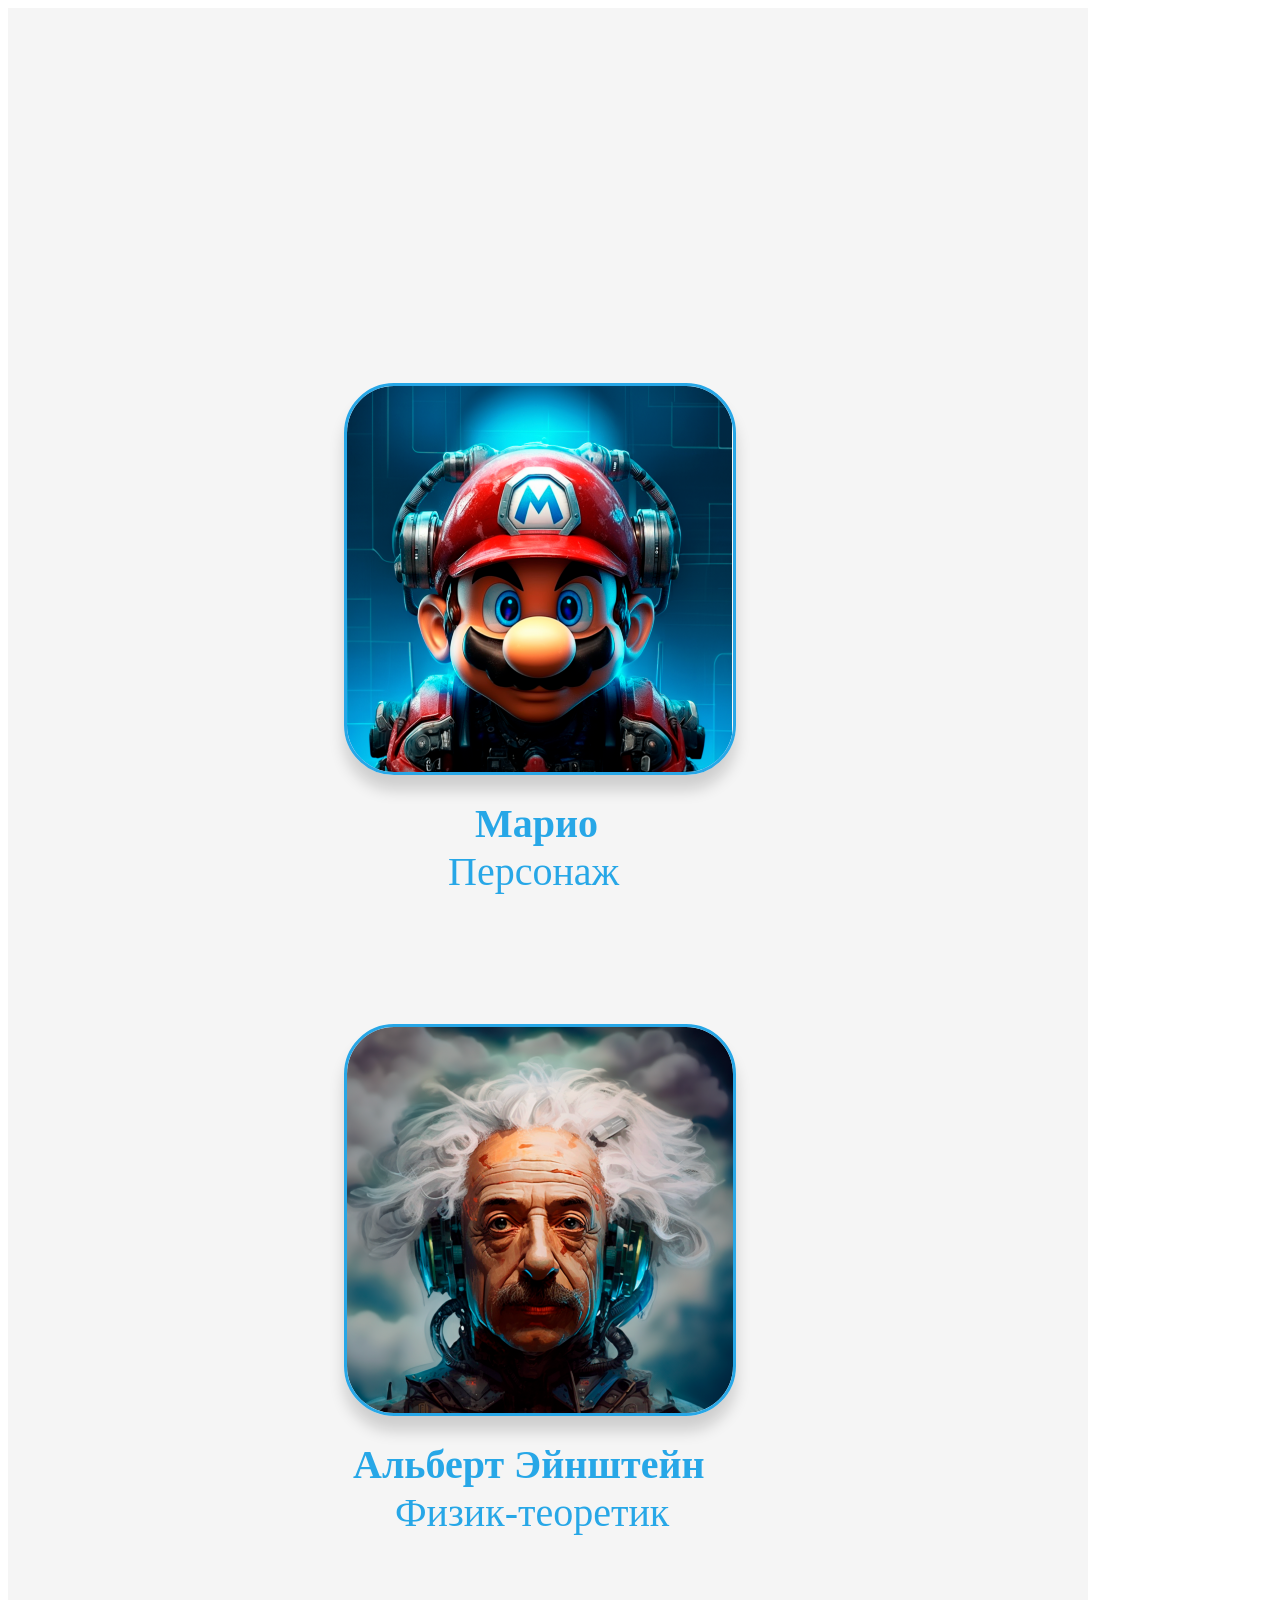
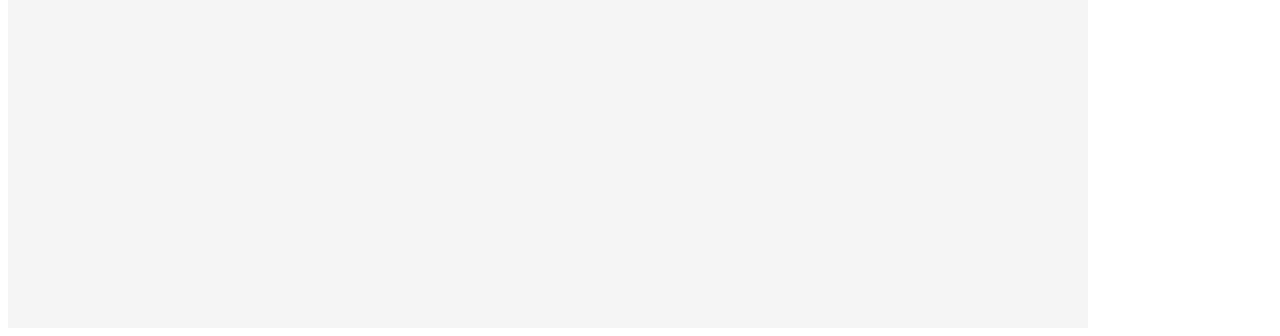
==== page_for_bot/index.html @ 7f02a3e4 "upd pictures as buttons at page" ====
<!DOCTYPE html>
<html lang="en">

<head>
    <meta charset="UTF-8">
    <meta name="viewport" content="width=device-width, initial-scale=1.0">
    <title>Choosing a character</title>
    <style>
        .background {
            top: 0;
            left: 0;
            width: 1080px;
            height: 1920px;
            background: #F5F5F5;
            opacity: 1;
        }

        .mario,
        .albert {
            position: absolute;
            width: 392px;
            height: 392px;
            box-shadow: 0 15px 15px #00000029;
            border: 3px solid #27A7E7;
            border-radius: 50px;
            opacity: 1;
            cursor: pointer;
            padding: 10px;
            display: flex;
            justify-content: center;
            align-items: center;
        }

        .mario {
            background: transparent url('img/mario.png') 0 0 no-repeat padding-box;
            background-size: contain;
            top: 383px;
            left: 344px;
        }

        .albert {
            background: transparent url('img/albert.png') 0 0 no-repeat padding-box;
            background-size: contain;
            top: 1024px;
            left: 344px;
        }

        .name_mario,
        .name_albert {
            position: absolute;
            width: 374px;
            height: 48px;
            text-align: left;
            font: bold 40px/48px SF Pro;
            letter-spacing: 0;
            color: #27A7E7;
            opacity: 1;
        }

        .name_mario {
            top: 800px;
            left: 475px;
        }

        .name_albert {
            top: 1441px;
            left: 353px;
        }

        .character_mario,
        .character_albert {
            position: absolute;
            width: 290px;
            height: 48px;
            text-align: left;
            font: 300 40px/48px SF Pro;
            letter-spacing: 0;
            color: #27A7E7;
            opacity: 1;
        }

        .character_mario {
            top: 848px;
            left: 448px;
        }

        .character_albert {
            top: 1489px;
            left: 395px;
        }
    </style>
</head>

<body>
    <div class="background"></div>
    <button class="mario"></button>
    <div class="name_mario">Марио</div>
    <div class="character_mario">Персонаж</div>
    <button class="albert"></button>
    <div class="name_albert">Альберт Эйнштейн</div>
    <div class="character_albert">Физик-теоретик</div>
    <script src="https://telegram.org/js/telegram-web-app.js"></script>
</body>

</html>
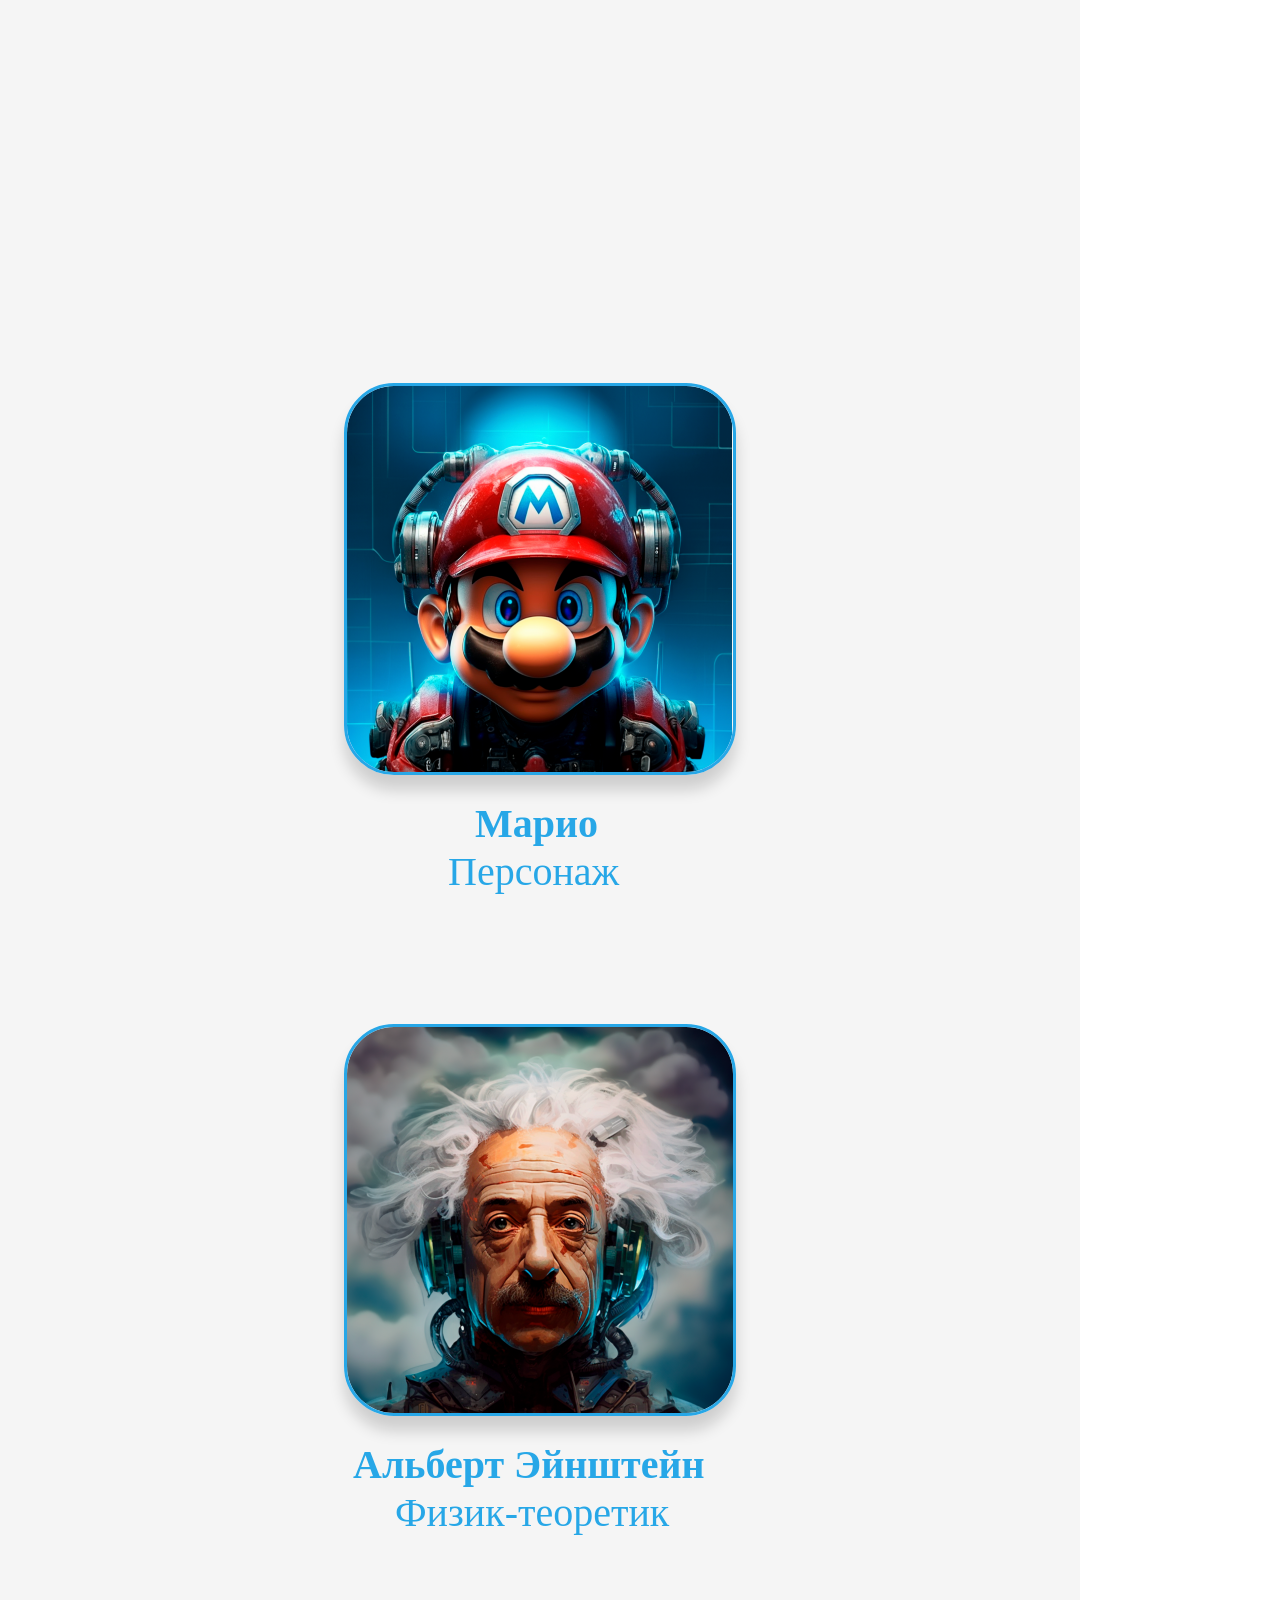
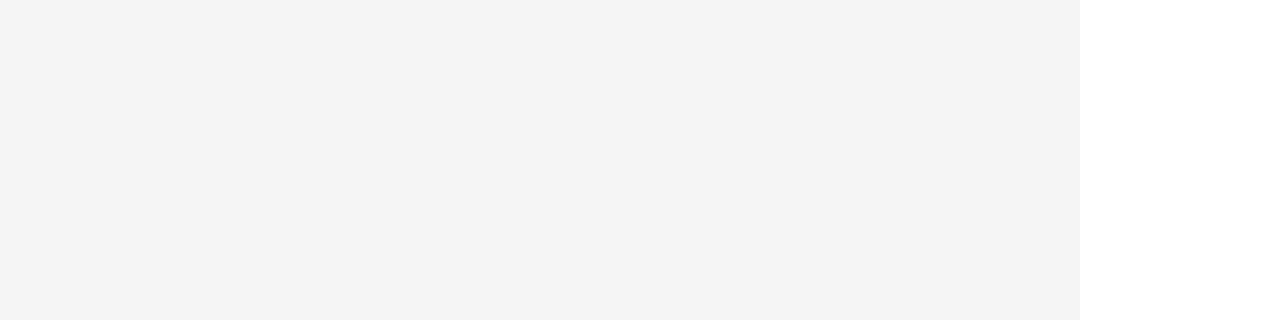
==== commit e4d4914c: "updated page with browser and device adaptation" ====
--- a/page_for_bot/index.html
+++ b/page_for_bot/index.html
@@ -6,6 +6,13 @@
     <meta name="viewport" content="width=device-width, initial-scale=1.0">
     <title>Choosing a character</title>
     <style>
+        body {
+            margin: 0;
+            padding: 0;
+            height: 100vh;
+            width: 100vw;
+        }
+
         .background {
             top: 0;
             left: 0;
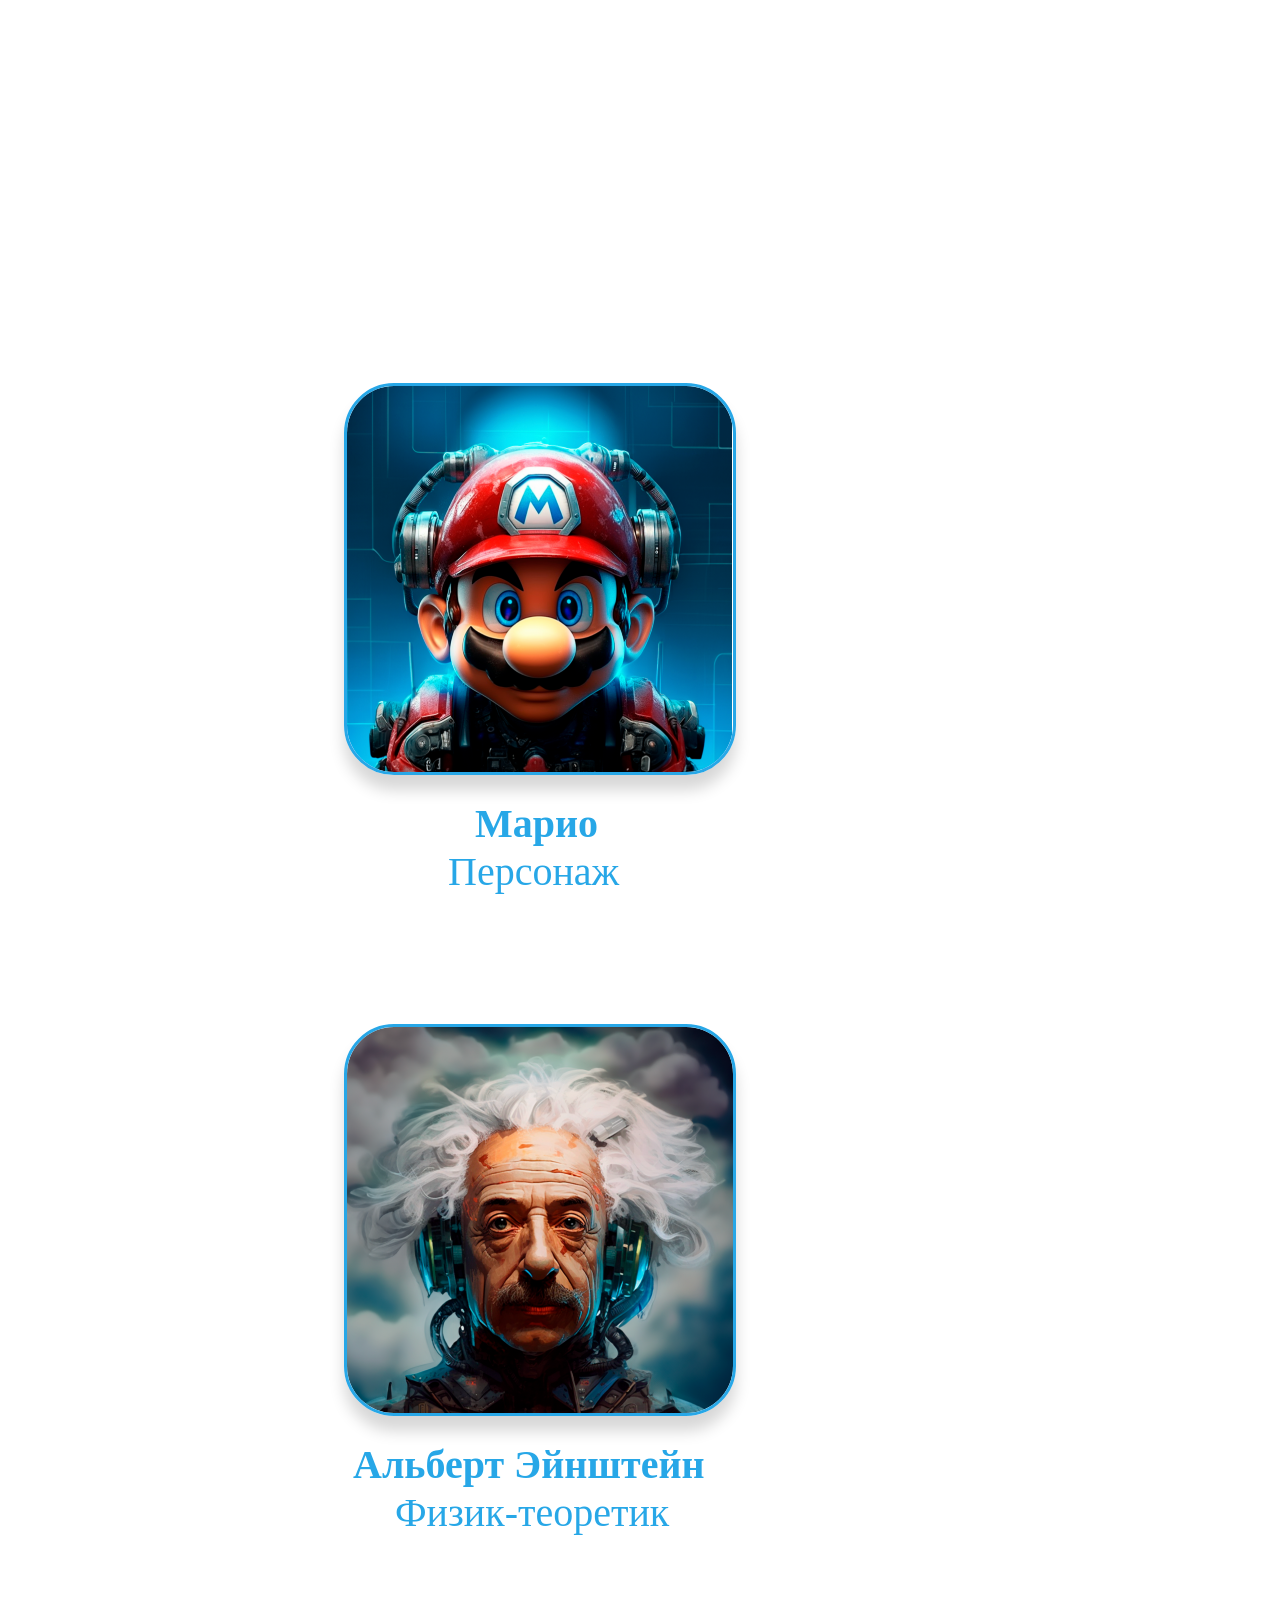
==== commit bd4f761f: "background color sync with tg theme" ====
--- a/page_for_bot/index.html
+++ b/page_for_bot/index.html
@@ -18,7 +18,7 @@
             left: 0;
             width: 1080px;
             height: 1920px;
-            background: #F5F5F5;
+            background: var(--tg-theme-bg-color);
             opacity: 1;
         }
 
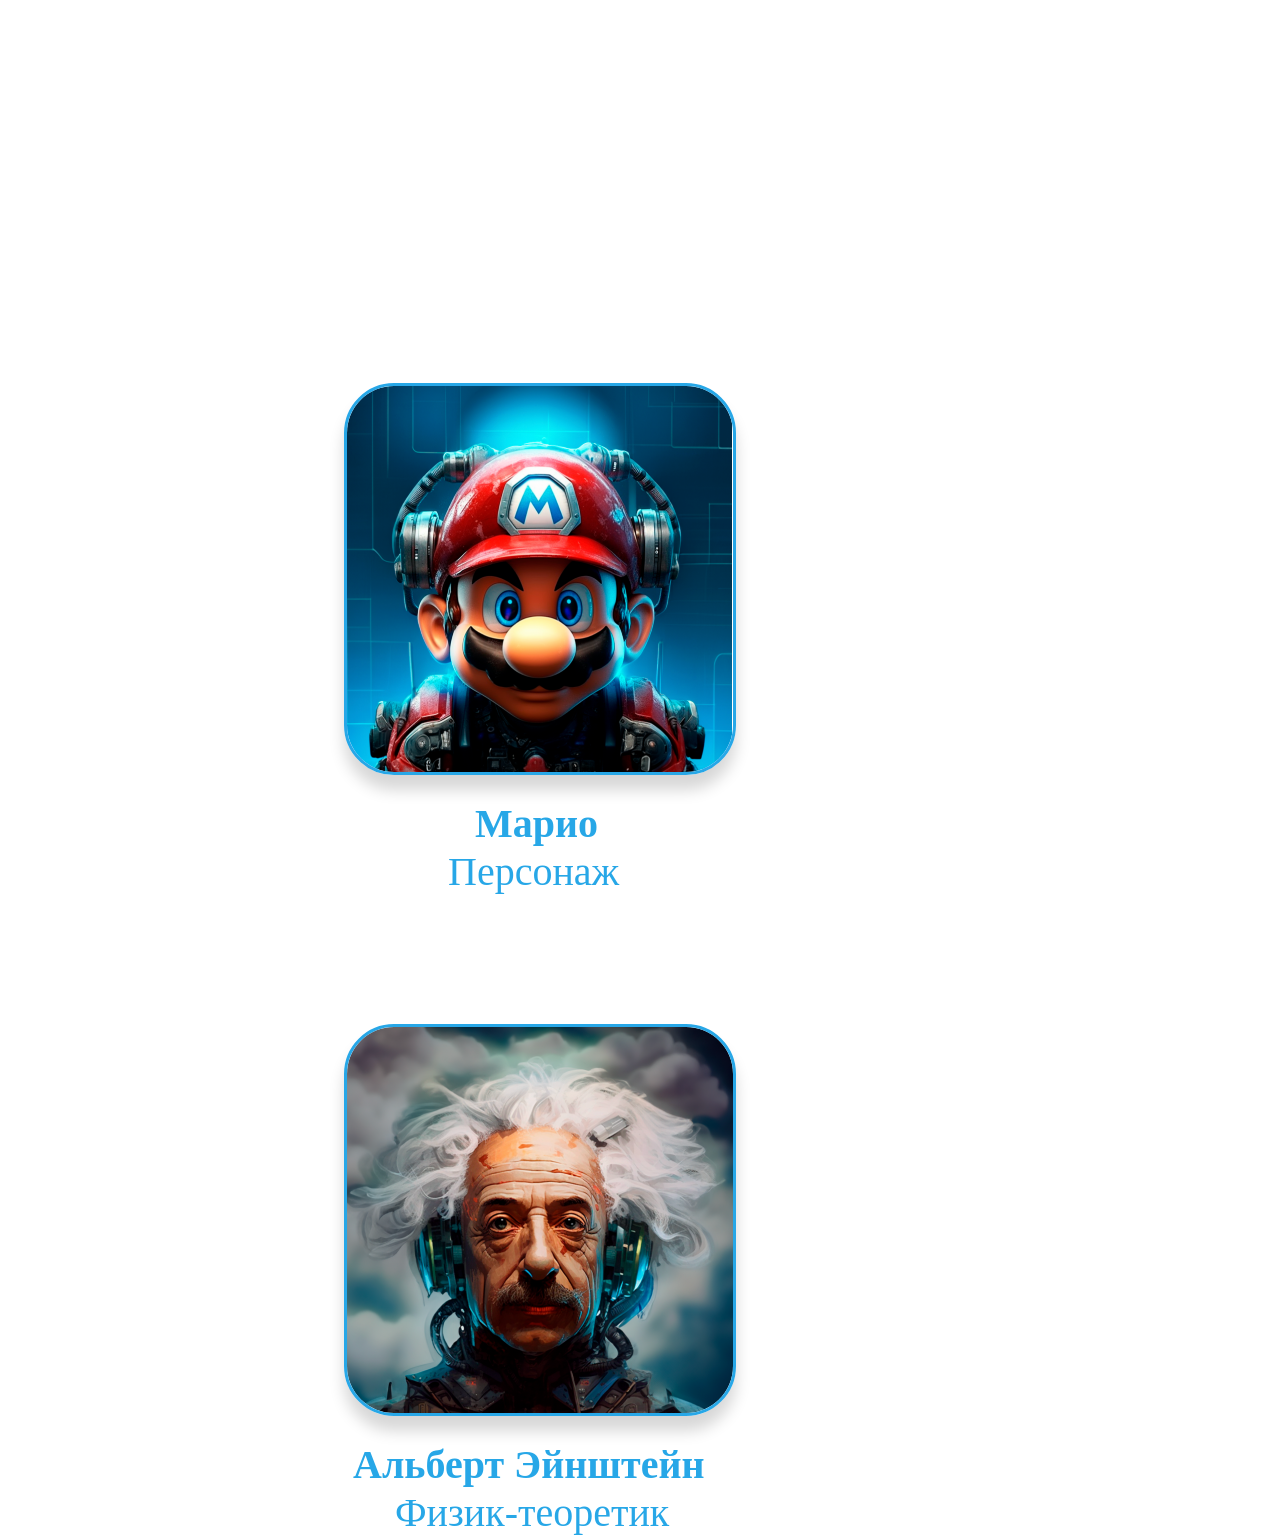
==== commit f612dc4a: "test for adaptation page by screen" ====
--- a/page_for_bot/index.html
+++ b/page_for_bot/index.html
@@ -6,18 +6,11 @@
     <meta name="viewport" content="width=device-width, initial-scale=1.0">
     <title>Choosing a character</title>
     <style>
-        body {
-            margin: 0;
-            padding: 0;
-            height: 100vh;
-            width: 100vw;
-        }
-
         .background {
             top: 0;
             left: 0;
-            width: 1080px;
-            height: 1920px;
+            width: 100%;
+            height: 100%;
             background: var(--tg-theme-bg-color);
             opacity: 1;
         }
@@ -100,13 +93,30 @@
 
 <body>
     <div class="background"></div>
-    <button class="mario"></button>
+    <button class="mario" , id="mario"></button>
     <div class="name_mario">Марио</div>
     <div class="character_mario">Персонаж</div>
-    <button class="albert"></button>
+    <button class="albert" , id="albert"></button>
     <div class="name_albert">Альберт Эйнштейн</div>
     <div class="character_albert">Физик-теоретик</div>
     <script src="https://telegram.org/js/telegram-web-app.js"></script>
+    <script>
+        let tg = window.Telegram.WebApp;
+        let choose_mario = document.getElementById("mario");
+        let choose_albert = document.getElementById("albert");
+        tg.expand();
+
+        choose_mario.addEventListener("click", () => {
+            let choosed_character = "Mario";
+            tg.sendData(choosed_character);
+            tg.close();
+        })
+        choose_albert.addEventListener("click", () => {
+            let choosed_character = "Albert";
+            tg.sendData(choosed_character);
+            tg.close();
+        })
+    </script>
 </body>
 
 </html>
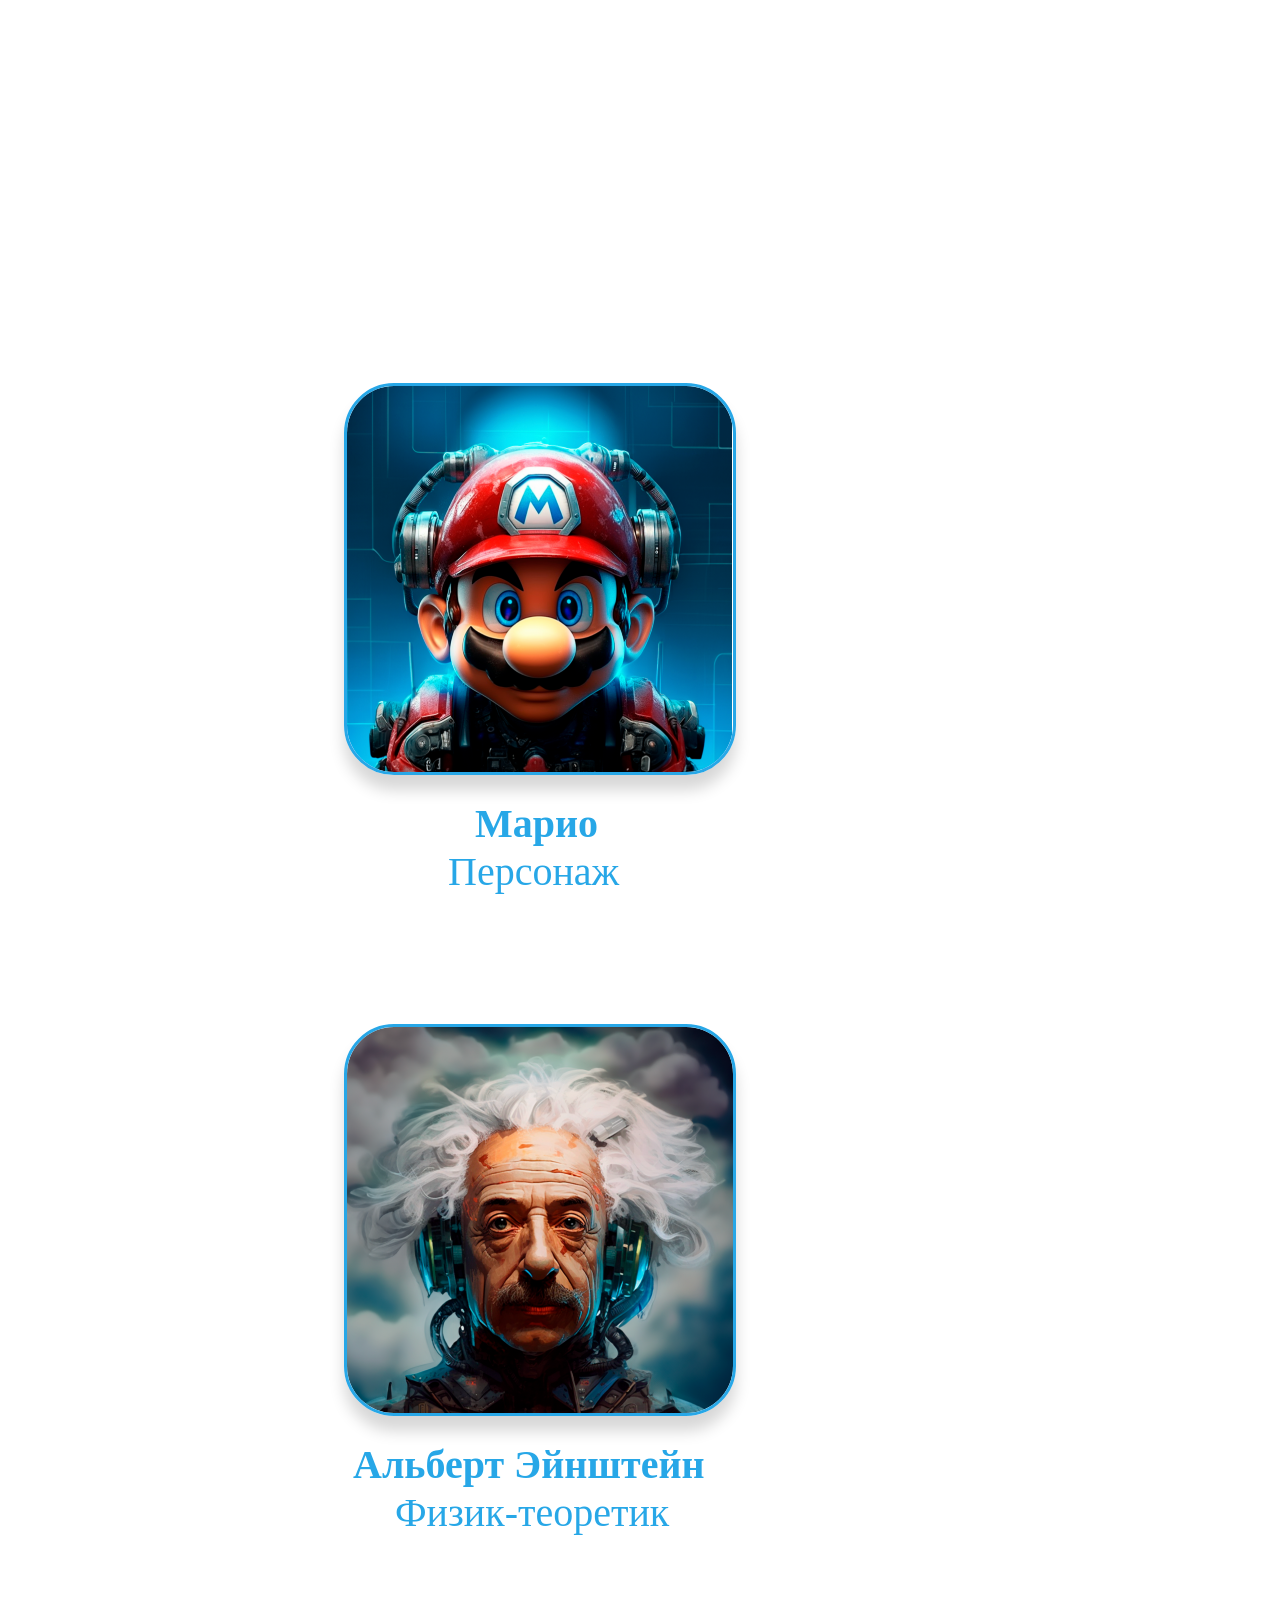
==== commit d269d561: "edited adaptation screen" ====
--- a/page_for_bot/index.html
+++ b/page_for_bot/index.html
@@ -6,11 +6,22 @@
     <meta name="viewport" content="width=device-width, initial-scale=1.0">
     <title>Choosing a character</title>
     <style>
+        body {
+            margin: 0;
+            padding: 0;
+            height: 100vh;
+            width: 100vw;
+            display: flex;
+            justify-content: center;
+            align-items: center;
+        }
+
         .background {
             top: 0;
             left: 0;
-            width: 100%;
-            height: 100%;
+            width: 1080px;
+            height: 1920px;
+            position: absolute;
             background: var(--tg-theme-bg-color);
             opacity: 1;
         }
@@ -107,12 +118,12 @@
         tg.expand();
 
         choose_mario.addEventListener("click", () => {
-            let choosed_character = "Mario";
+            let choosed_character = "mario";
             tg.sendData(choosed_character);
             tg.close();
         })
         choose_albert.addEventListener("click", () => {
-            let choosed_character = "Albert";
+            let choosed_character = "albert";
             tg.sendData(choosed_character);
             tg.close();
         })
